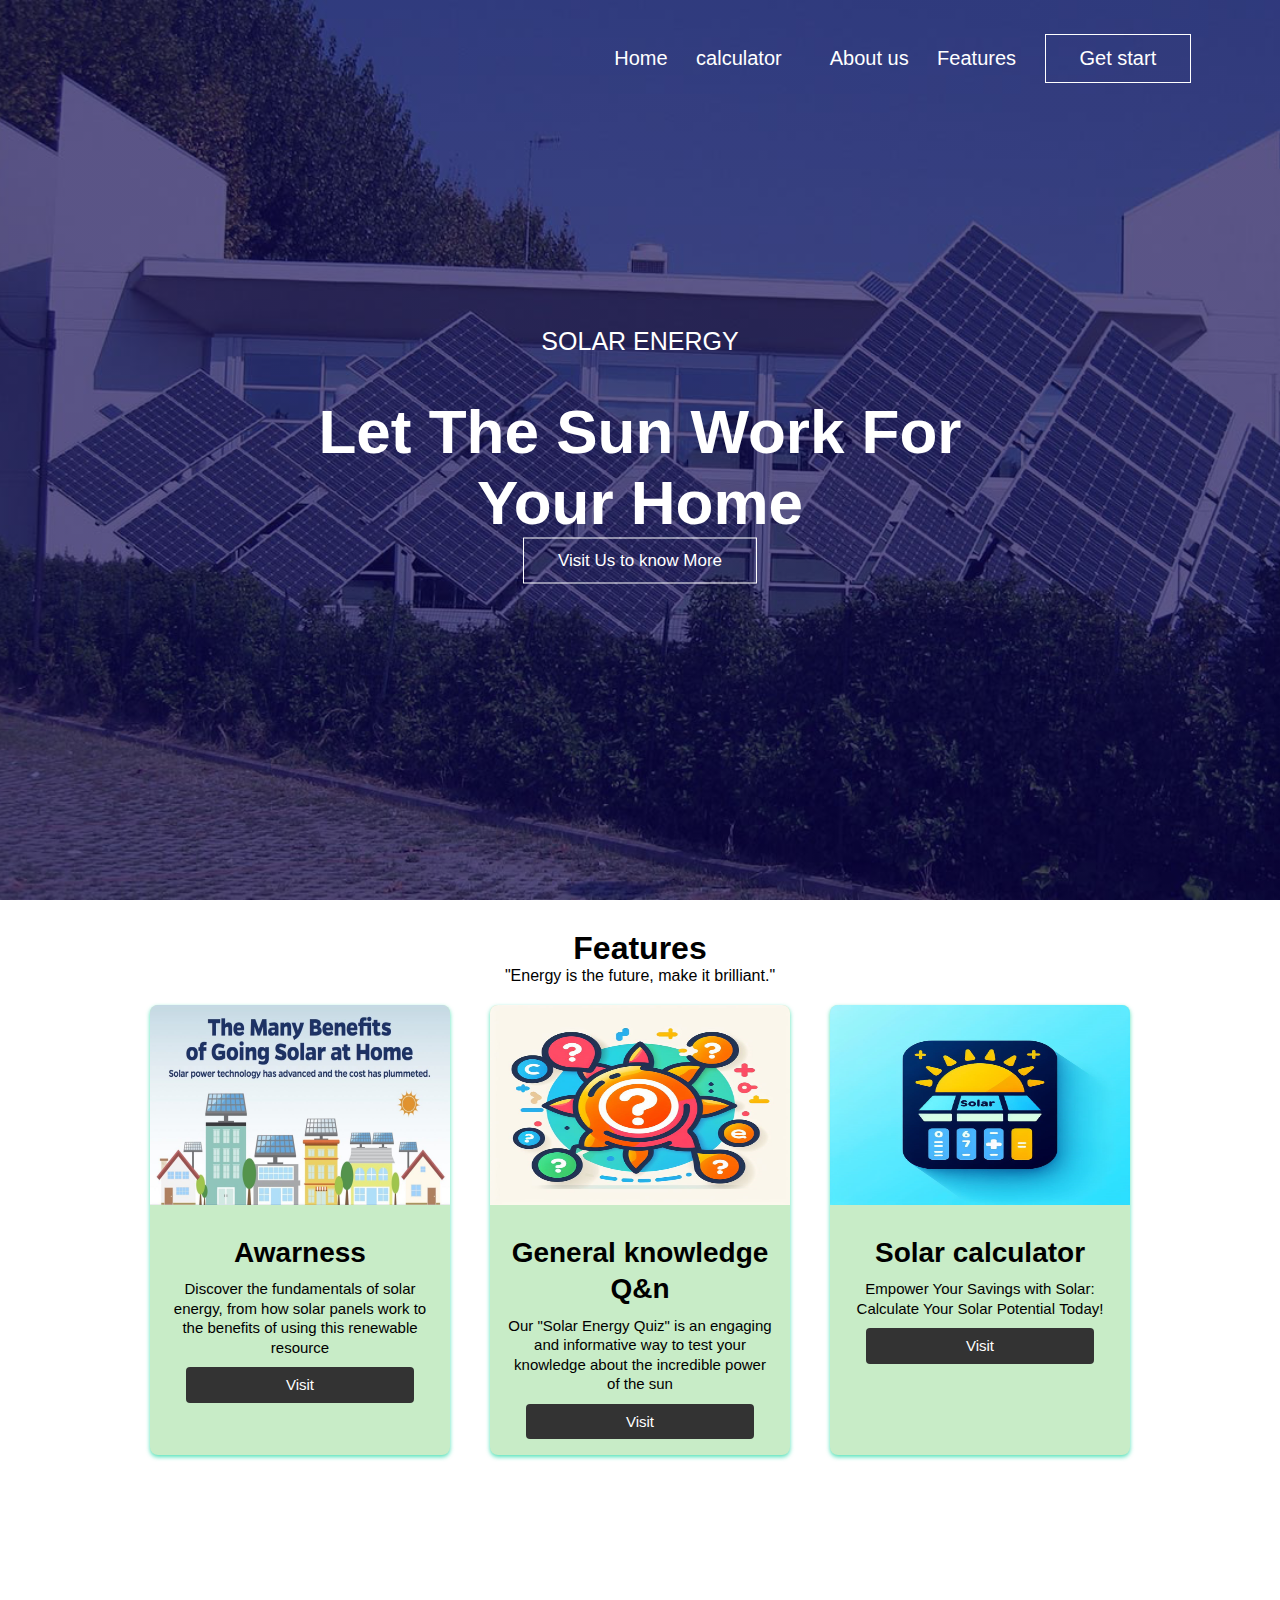
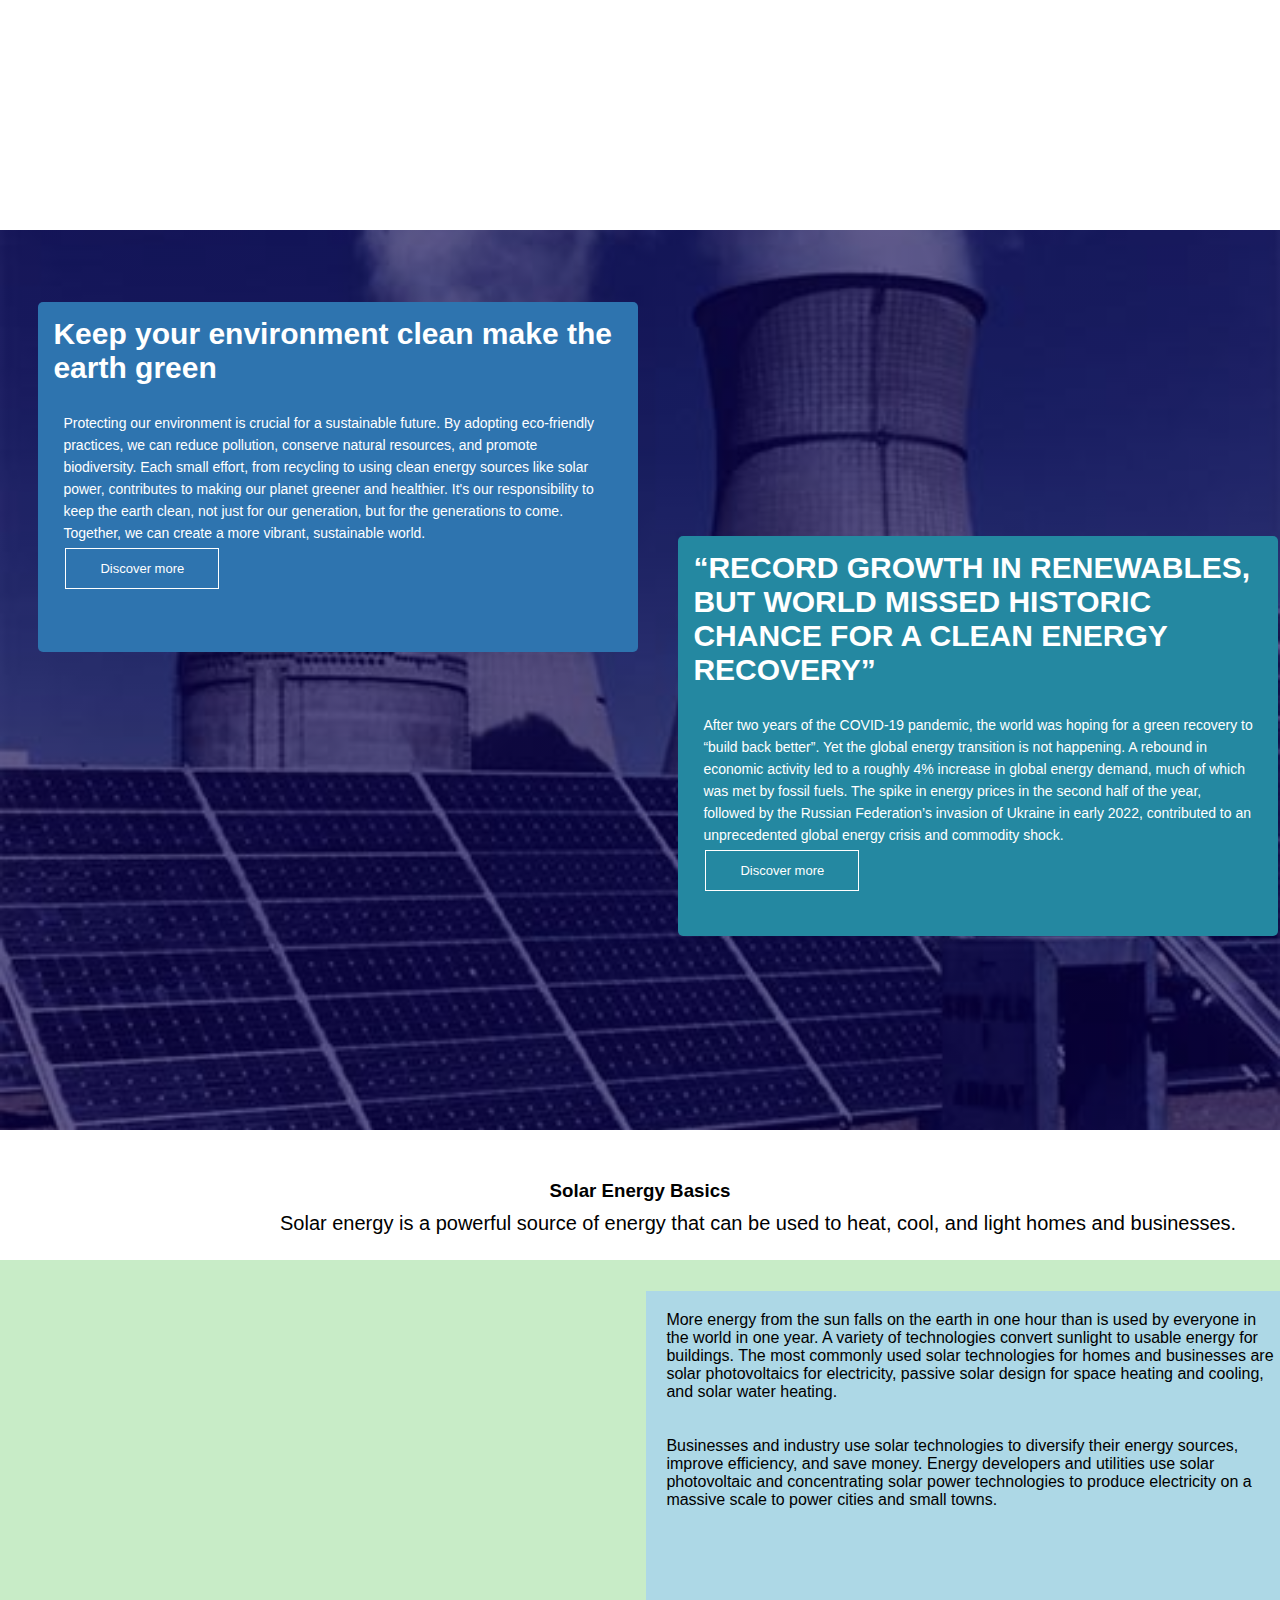
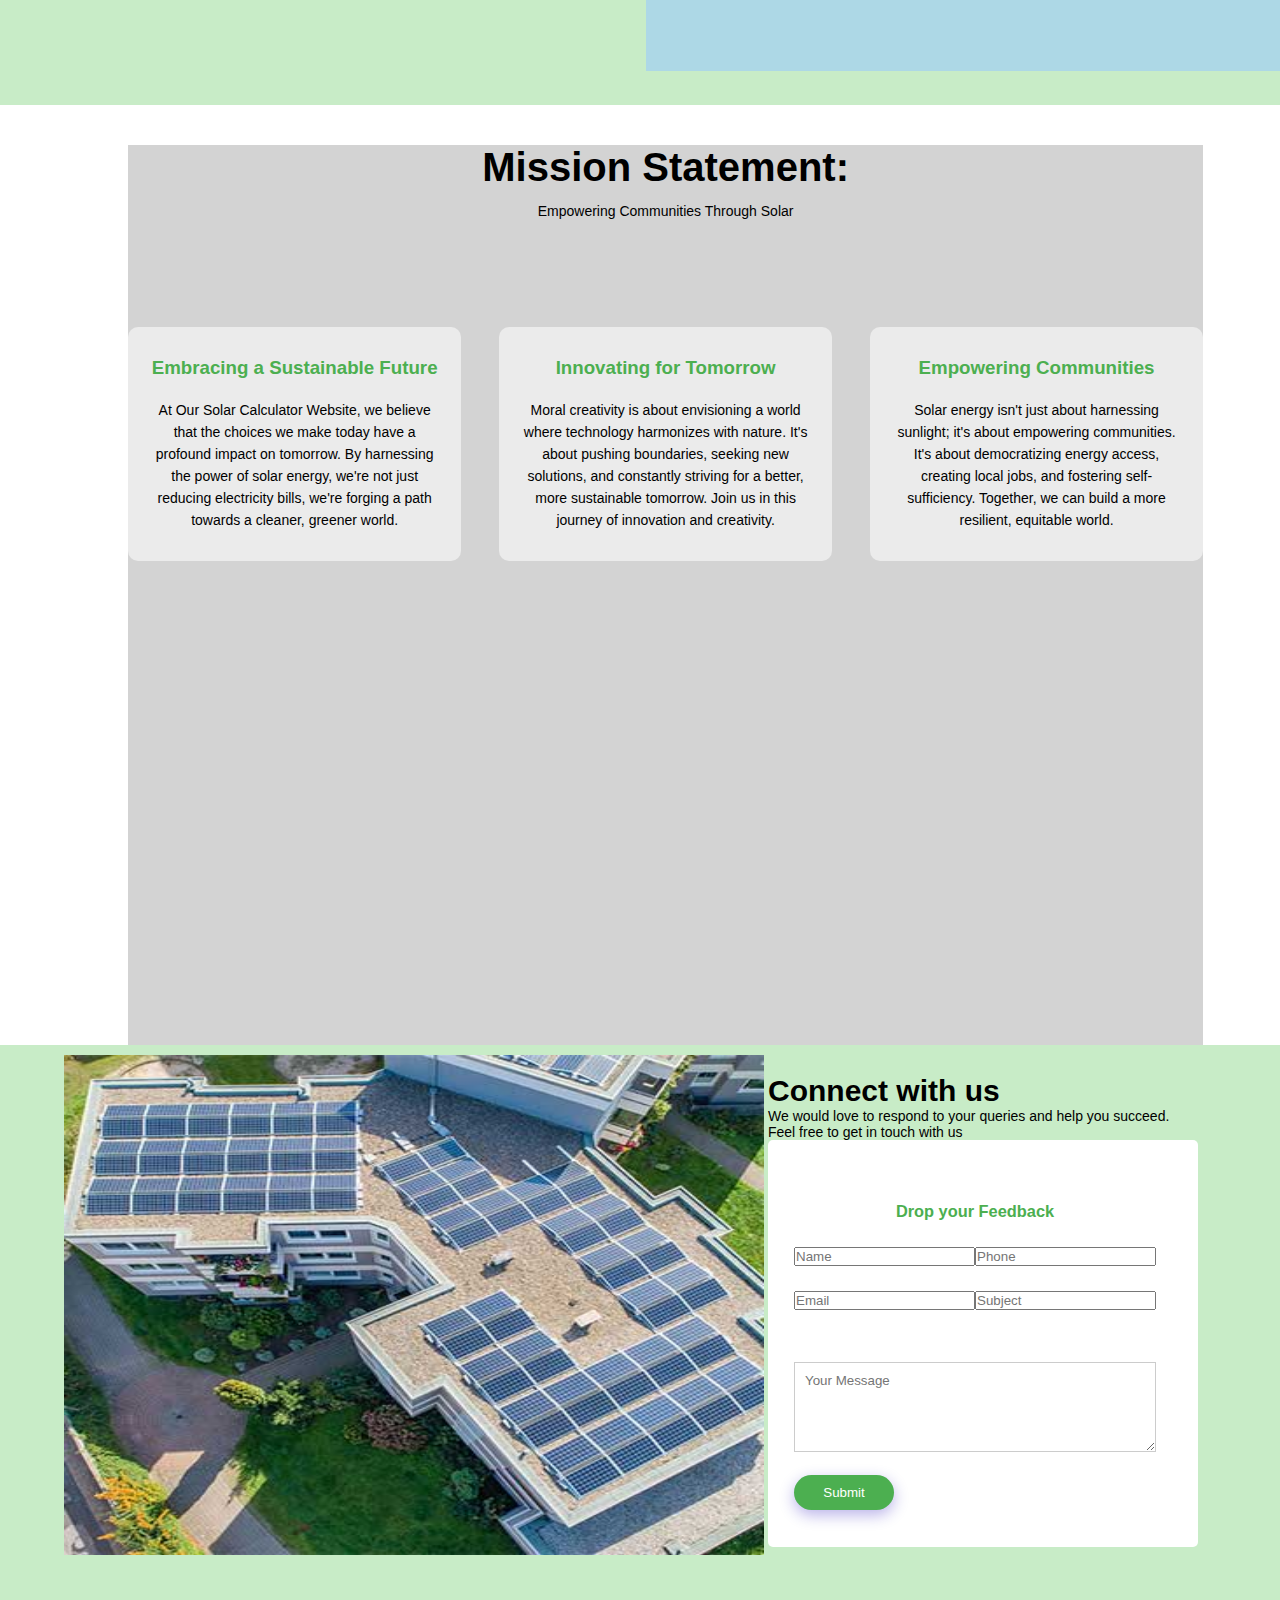
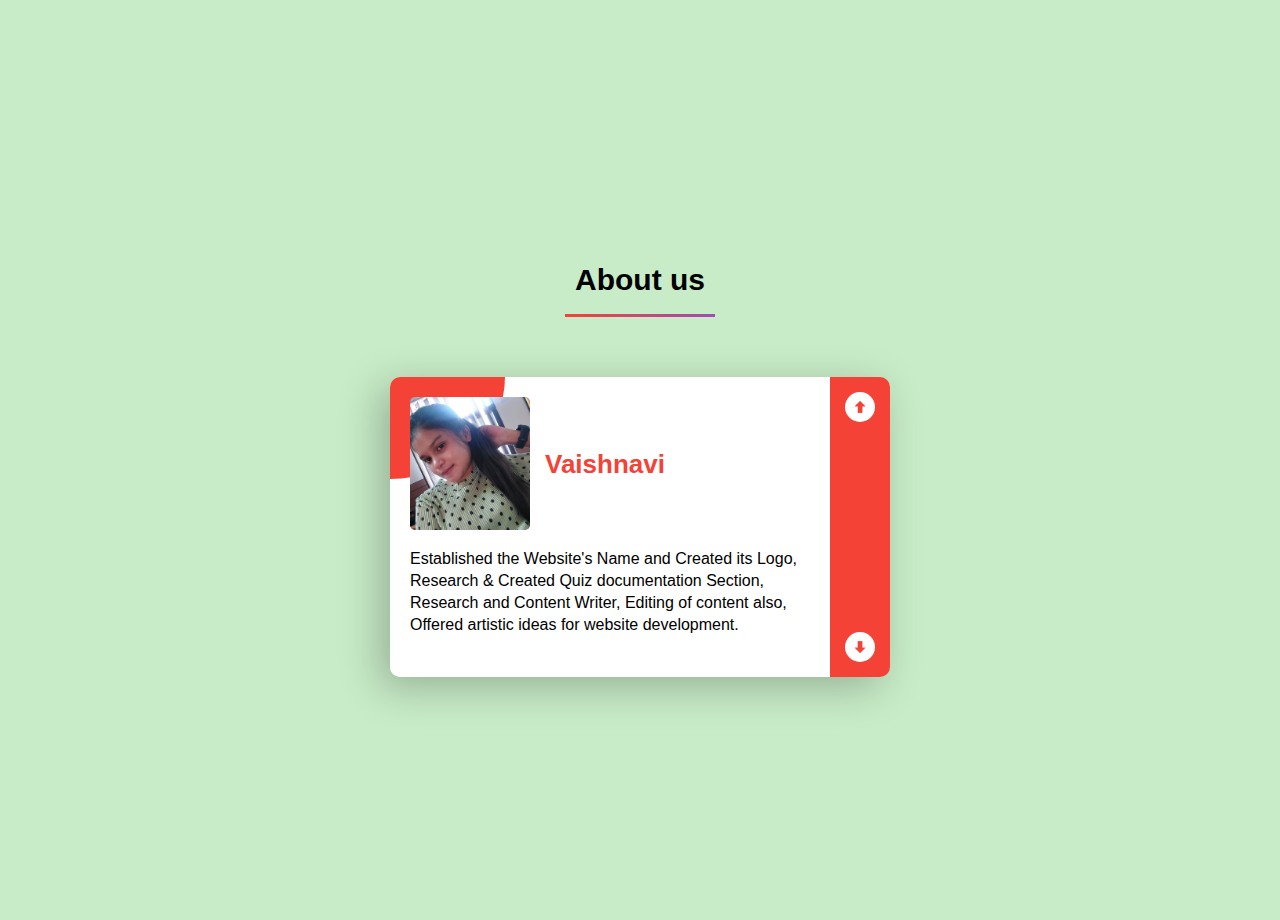
==== index.html @ bf3a8646 "Add files via upload" ====
<!DOCTYPE html>
<html>
    <head>
        <meta name="viewport" content="with=device-width , initial-scale=1.0">
        <title>Solar calculator - CHE 110</title>
        <link href="https://cdn.jsdelivr.net/npm/bootstrap@5.3.2/dist/css/bootstrap.min.css" rel="stylesheet" integrity="sha384-T3c6CoIi6uLrA9TneNEoa7RxnatzjcDSCmG1MXxSR1GAsXEV/Dwwykc2MPK8M2HN" crossorigin="anonymous">
        <link rel="stylesheet" href="style.css">
        <link rel="stylesheet" href="https://fonts.gstatic.com">
        <link rel="stylesheet" href="https://fonts.googleapis.com//css2?
        family=Poppins:wght@100;200;300;400;600;700&display=swap"
        rel="stylesheet">
        <link rel="stylesheet" href="https://fonts.googleapis.com/css2? family=Poppins:wght@400;600;800&display=swap">
        <link rel="stylesheet" href="https://stackpath.bootstrapcdn.com/font-awesome/4.7.0/css/font-awesome.min.css">
    </head>
    <body>
        <section class="container">
            <nav>
                <img src="" alt="">
                
                <div class="nav-links" id="navLinks">
                    <i class="fa fa-times" onclick="hideMenu()"></i>
                    <ul>
                        <li><a href="#features">Home</a></li>
                        <li><a href="solar calculator.html">calculator</a></li><li>
                        <li><a href="#last">About us</a></li>
                        <li><a href="#features">Features</a></li>
                        <li><a href="#features" class="get">Get start</a></li>
                    </ul>
                </div>
                <i class="fa fa-bars" onclick="showMenu()"></i>
            </nav>

            <div id="home" class="text-box">
                
                <p>SOLAR ENERGY
                </p>
                <h1>Let The Sun Work For<br>Your Home</h1>
                <a href="#features" class="hero-btn">Visit Us to know  More</a>
            </div>


        </section>
        
        <!-----course-->
        
        <div id="features" class="container-four">
            <h1>Features</h1>
            <p>"Energy is the future, make it brilliant."<p>
                <div class="card-container">
                    <div class="card">
                        <img src="img/solar-panels-infographic-header-1200x680.jpg" alt="">
                        <div class="card-content">
                            <h3>Awarness</h3>
                            <p>Discover the fundamentals of solar energy, from how solar panels work to the benefits of using this renewable resource</p>
                            <a href="awareness.html" class="btn">Visit</a>
                        </div>
                    </div>
                    <div class="card">
                        <img src="img/solarquiz.jpg" alt="">
                        <div class="card-content">
                            <h3>General knowledge Q&n</h3>
                            <p>Our "Solar Energy Quiz" is an engaging and informative way to test your knowledge about the incredible power of the sun</p>
                            <a href="chequestion.html" class="btn">Visit</a>
                        </div>
                    </div>
                    <div class="card">
                        <img src="img/calculator.jpg" alt="">
                        <div class="card-content">
                            <h3>Solar calculator</h3>
                            <p>Empower Your Savings with Solar: Calculate Your Solar Potential Today!</p>
                            <a href="solar calculator.html" class="btn">Visit</a>
                        </div>
                    </div>
                </div>    
        </div> 

            <div class="container-three">
                <div class="content">
                    <h1>Keep your environment
                    clean make the earth green</h1>
                    <p>Protecting our environment is crucial for a sustainable future. By adopting eco-friendly practices, we can reduce pollution, conserve natural resources, and promote biodiversity. Each small effort, from recycling to using clean energy sources like solar power, contributes to making our planet greener and healthier. It's our responsibility to keep the earth clean, not just for our generation, but for the generations to come. Together, we can create a more vibrant, sustainable world.
                    </p>
                    <a href="https://en.wikipedia.org/wiki/Solar_power_by_country"><button class="discover">Discover more</button></a>    
                </div>
                <div class="content-second">
                    <h1>“RECORD GROWTH IN RENEWABLES,
                        BUT WORLD MISSED HISTORIC CHANCE
                        FOR A CLEAN ENERGY RECOVERY”</h1>
                    <p>After two years of the COVID-19 pandemic, the world was hoping for a green recovery to “build back better”. Yet the global energy transition is not happening. A rebound in economic activity led to a roughly 4% increase in global energy demand, much of which was met by fossil fuels. The spike in energy prices in the second half of the year, followed by the Russian Federation’s invasion of Ukraine in early 2022, contributed to an unprecedented global energy crisis and commodity shock.
                    </p>
                    <a href="https://www.ren21.net/gsr-2022/"><button class="discover">Discover more</button></a>  
                </div>

            </div>

            <div class="youtube">
                <div class="grey">
                    <h3>Solar Energy Basics</h3>
                <p class="para">Solar energy is a powerful source of energy that can be used to heat, cool, and light homes and businesses.</p>
                </div>
                
                <div class="video">
                    <iframe width="600px" height="380px" src="https://www.youtube.com/embed/bPwvS5V5RW4?si=TynbCT2nZcqANWMN" title="YouTube video player" frameborder="0" allow="accelerometer; autoplay; clipboard-write; encrypted-media; gyroscope; picture-in-picture; web-share" allowfullscreen></iframe>
                </div>
                <div class="video-content">
                    <p>
                        More energy from the sun falls on the earth in one hour than is used by everyone in the world in one year. A variety of technologies convert sunlight to usable energy for buildings. The most commonly used solar technologies for homes and businesses are solar photovoltaics for electricity, passive solar design for space heating and cooling, and solar water heating.
                        <br>
                        <br>
                        <br>
Businesses and industry use solar technologies to diversify their energy sources, improve efficiency, and save money. Energy developers and utilities use solar photovoltaic and concentrating solar power technologies to produce electricity on a massive scale to power cities and small towns.
                    </p>
                </div>
            </div>

            <section class="course"> 
                <div class="container-two">
                <h1>Mission Statement:</h1>
                <p>Empowering Communities Through Solar<p>
                
                <div class="row">
                    <div class="course-col">
                        <h3>Embracing a Sustainable Future</h3>
                        <p>At Our Solar Calculator Website, we believe that the choices we make today have a profound impact on tomorrow. By harnessing the power of solar energy, we're not just reducing electricity bills, we're forging a path towards a cleaner, greener world.

                        </p>
                    </div>
                    <div class="course-col">
                        <h3>Innovating for Tomorrow
                        </h3>
                        <p>Moral creativity is about envisioning a world where technology harmonizes with nature. It's about pushing boundaries, seeking new solutions, and constantly striving for a better, more sustainable tomorrow. Join us in this journey of innovation and creativity.
                        </p>
                    </div>
                    <div class="course-col">
                        <h3>Empowering Communities</h3>
                        <p>
                            Solar energy isn't just about harnessing sunlight; it's about empowering communities. It's about democratizing energy access, creating local jobs, and fostering self-sufficiency. Together, we can build a more resilient, equitable world.
                            </p>
                    </div>
                </div>
                </div>
                </section> 
             
            <div class="container-five">
                <img  class="image-five" src="img/gallery-2.jpg" alt="">
                <div class="container-feedback">
                    <h1 class="connect">Connect with us</h1>
                    <p>We would love to respond to your queries and help you succeed.<br>Feel free to get in touch with us</p>
                    <div class="contact-box">
                        <div class="contact-left">
                            <h3>Drop your Feedback</h3>
                            <div class="row">
                                <div class="col-sm-6">
                                  <input type="text" class="form-control" placeholder="Name" aria-label="First name">
                                </div>
                                <div class="col-sm-6">
                                  <input type="text" class="form-control" placeholder="Phone" aria-label="Last name">
                                </div>
                              </div>
                              <div class="row" class="second-row">
                                <div class="col-sm-6">
                                  <input type="text" class="form-control" placeholder="Email" aria-label="First name">
                                </div>
                                <div class="col-sm-6">
                                  <input type="text" class="form-control" placeholder="Subject" aria-label="Last name">
                                </div>
                              </div>
                              <label >Message</label>
                    <textarea rows="5" placeholder="Your Message"></textarea>

                    <button type="submit" class="sub">Submit</button>
                        </div>
                    </div>
                    
                </div>


                
            </div>

            <div  id="last" class="hero">
                <h1>About us</h1>
                <div class="review-box">
                    <div id="slide">
                        <div class="set">
                            <div class="name">
                                <img src="img/vaishanvi_edited.jpg" alt="">
                                <div>
                                    <h3>Vaishnavi</h3>

                                </div>
                            </div>
                            <p class="error">Established the Website's Name and Created its Logo, 
                                Research & Created Quiz documentation Section, Research and Content Writer, Editing of content also, Offered artistic ideas for website development.
                                </p>
                        </div>
                        <div class="set">
                            <div class="name">
                                <img src="img/dhiyan_edited.jpg" alt="">
                                <div>
                                    <h3>Dhiyan Muhammed</h3>
                    
                                </div>
                            </div>
                            <p class="error">Created documentation, Handled compilation, Contributed to website development and strategized our vision, Compiled data from reliable resources. </p>
                        </div>
                        <div class="set">
                            <div class="name">
                                <img src="img/nadhil_edited.jpg" alt="">
                                <div>
                                    <h3>Nadil</h3>
                            
                                </div>
                            </div>
                            <p class="error">Assisted in crafting the website and formulated our vision, oversaw the process of output compilation for the project. This involved coordinating and organizing the compilation process to ensure a smooth and efficient workflow.
                            </p>
                        </div>
                    </div>
                    <div class="narrowbar">
                        <img src="img/up-arrow.png" id="upArrow">
                        <img src="img/down-arrow.png" id="downArrow">

                    </div>
                </div>

            </div>
            


            
                
           
            

                
                

             


            

         <!-----------javascript to toggle menu--------->
         <script>
            var  navLinks = document.getElementById("navLinks");
            function showMenu(){
                navLinks.style.right = "0";
            }
            function hideMenu(){
                navLinks.style.right = "-200px";
            }
            var slide = document.getElementById("slide");
                var upArrow = document.getElementById("upArrow");
                var downArrow = document.getElementById("downArrow");

                let x = 0;

                upArrow.onclick = function(){
                    if(x > "-900"){
                        x = x - 300;
                    slide.style.top = x + "px";

                    }
                    
                }
                downArrow.onclick = function(){
                    if(x < "0"){
                        x = x + 300;
                    slide.style.top = x + "px";

                    }
                    
                }
            



        </script>

    </body>
</html>
---- style.css ----
*{
    margin:0;
    padding:0;
    font-family: 'poppins', sans-serif;
    box-sizing: border-box;
}
.container{
    width: 100%;
    min-height:100vh;
    background-image: linear-gradient(rgba(9,0,77,0.65),rgba(9,0,77,0.65),rgba(9,0,77,0.65)),url(img/folder.png);
    background-size: cover;
    background-position: center;
}
nav{
    display: flex;
    padding: 2% 6%;
    justify-content: space-between;
    align-items: center;
}
nav img{
    width: 150px;

}
.nav-links{
    flex: 1;
    text-align:right;
}
.nav-links ul li{
    list-style: none;
    display: inline-block;
    padding: 8px 12px;
    position: relative;

}
.nav-links ul li a{
    display: block;
    color: #fff;
    text-decoration: none;
    font-size: 20px;
    font-weight: 500;
}

.nav-links ul li::after{
    content: '';
    width: 0;
    height: 2px;
    background: white;
    display: block;
    margin: auto;
    transition: 0.5s;
}
.nav-links ul li:hover::after{
    width: 100%;
}
.get{
    display: inline-block;
    text-decoration: none;
    color: #fff;
    border: 1px solid #fff;
    padding: 12px 34px;
    font-size: 13px;
    background: transparent;
    position: relative;
    cursor: pointer;
}
.get:hover{
    background:#4CAF50 ;
    transition: 1s;

}
.text-box{
    width: 90%;
    color: #fff;
    position: absolute;
    top: 50%;
    left: 50%;
    transform:translate(-50%,-50%);
    text-align: center;
}
.text-box h1{
    font-size: 62px;
    font-weight: bolder;
}
.text-box p{
    margin: 10px 0 40px;
    font-size: 25px;
    font-weight: 500%;
    color:#fff;
}
.hero-btn{
    display: inline-block;
    text-decoration: none;
    color: #fff;
    border: 1px solid #fff;
    padding: 12px 34px;
    font-size: 17px;
    background: transparent;
    position: relative;
    cursor: pointer;
}
.hero-btn:hover{
    border: 1px solid black;
    background: #4CAF50;
    transition: 1s;
}
nav .fa{
    display: none;

}
@media(max-width :700px){
    .text-box h1{
        font-size: 20px;
    }
    .nav-links ul li{
        display: block;
    }
    .nav-links{
        position: absolute;
        background: #f44336;
        height: 100vh;
        width: 200px;
        top: 0;
        right: -200px;
        text-align: left;
        z-index: 2;
        transition: 1s;     

    }
    nav .fa{
        display: block;
        color: #fff;
        margin: 10px;
        font-size: 22px;
        cursor: pointer;
    }
    .nav-links ul{
        padding: 30px;

    }
}
/*----course*/
.container-two{
    width: 105%;
    min-height:100vh;
    background-color: #D3D3D3;
}
.course{
    width: 80%;
    margin: auto;
    text-align: center;
    padding-top:15px;
    
   

}
.content{
animation-name:xy;
animation-duration:2s;


}
@keyframes xy {
    0%   {opacity:10%; left:-200px; }
  25%  {opacity:25%; }
 
  75%  {opacity:75%; left:0px; }
  100% {opacity:100%;  }
    
    
}
.course h1{
    font-size: 40px;
    font-weight: 600;
    margin-top: 25px;
}
.course p{
    color: black;
    font-size: 14px;
    font-weight: 300;
    line-height: 22px;
    padding: 10px;
}
.row{
    margin-top:7%;
    display: flex;
    justify-content: space-between;

}
.course-col{
    flex-basis:31%;
    background: #EBEBEB;
    border-radius:10px;
    margin-bottom:20%;
    padding: 20px 12px;
    box-sizing: border-box;
    transition: 0.5s;
    
}
.course-col h3{
    color: #4CAF50;
}
h3{
    text-align: center;
    font-weight: 600;
    margin: 10px 0;
}

.course-col:hover{
    box-shadow: 0 0 20px 0px rgba(49, 219, 128, 0.953);

}
@media(max-width:700px){
    .row{
        flex-direction: column;
    }
}
.container-three{
    width: 100%;
    min-height:100vh;
    background-image: linear-gradient(rgba(9,0,77,0.65),rgba(9,0,77,0.65),rgba(9,0,77,0.65)),url(img/solar.jpg);
    background-size: cover;
    background-position: center;
    position: relative;

}

.content{
    width: 600px;
    height: 350px;
    position: absolute;
    top: 8%;
    margin-left: 3%;
    background:#2E74AF;
    padding: 15px;
    border-radius: 5px;
    overflow-y: hidden;
}
.content h1{
        font-size: 30px;
        font-weight: 600;
        color: white;
}
.content p{
    color: white;
    font-size: 14px;
    font-weight: 300;
    line-height: 22px;
    padding: 10px;
    margin-top: 3%;
}
.content-second{
    width: 600px;
    height: 400px;
    position: absolute;
    top: 34%;
    margin-left: 53%;
    background:rgb(36, 136, 161);
    padding: 15px;
    border-radius: 5px;
    overflow-y: hidden;
    animation-name:zy;
    animation-duration:2s;
 animation-delay:8s;
animation-direction:normal;
}
@keyframes zy {
    0%   {opacity:10%; right:-200px; }
  25%  {opacity:25%; }
 
  75%  {opacity:75%; right:0px; }
  100% {opacity:100%;  }
    
    
}

.content-second h1{
    font-size: 30px;
    font-weight: 600;
    color: white;
}
.content-second p{
    color: white;
    font-size: 14px;
    font-weight: 300;
    line-height: 22px;
    padding: 10px;
    margin-top: 3%;
}
.discover{
    display: inline-block;
    text-decoration: none;
    color: #fff;
    border: 1px solid #fff;
    padding: 12px 34px;
    font-size: 13px;
    background: transparent;
    position: absolute;
    cursor: pointer;
    margin-left:2%;
    margin-top: -1%;
}
.discover:hover{ 
    border: 1px solid #fff;
    background: #4CAF50;
    transition: 1s;
}
.container-four{
    width: 100%;
    height:100vh;
    margin: auto;
    text-align: center;
    margin-top: 30px;
    box-sizing: border-box;
    font-family: sans-serif;
    position: relative;
    overflow-y: hidden;

}
.card-container{
    display: flex;
    justify-content: center;
    flex-wrap:wrap ;
    margin-bottom: 5%;
}
.card{
    width: 300px;
    height: auto;
    background-color: #c8ecc7;
    border-radius: 8px;
    overflow: hidden;
    box-shadow: 0px 2px 4px rgba(8, 213, 155, 0.71);
    margin: 20px;  
}
.card img{
    width: 100%;
    height: 200px;
}
.card-content{
    padding: 16px;
}
.card-content h3{
    font-size:28px;
    margin-bottom:8px;
}
.card-content{
    color:black;
    font-size:15px;
    line-height: 1.3;

}
.card-content .btn{
    display: inline-block;
    padding: 8px 100px;
    background-color: #333;
    text-decoration: none;
    border-radius: 4px;
    margin-top: 10px;
    color: #fff;
}
.card:hover{
    box-shadow: 0 0 30px 0px rgba(66, 187, 25, 0.951);
}
.btn:hover{
    background:#2E74AF;
    color: #fff;
}
.container-five{
    width: 100%;
    height: 575px;
    background:#c8ecc7;
    font-size:14px;
    position: relative;
    overflow-y: hidden;
}
.container-feedback{
    width: 50%;
    margin-left: 60%;
    position: absolute;
    top: 5%;
}
.image-five{
    position: absolute;
    width: 700px;
    height: 500px;
    margin-top: 10px;
    margin-left: 5%;
}

.contact-box{
    background: #fff;
    display: flex;
    width: 430px;
    height: 407px;
    overflow: hidden;
    position: relative;
    border-radius: 5px;
}
.contact-box:hover{
    box-shadow: 0 0 30px 0px rgba(66, 187, 25, 0.951);
}
.contact-left{
    flex-basis: 90%;
    padding:0px 26px;
    position: absolute;
    bottom: 9%;
}
.container-left h1{
    
    margin-bottom: 5px;
}
.connect{
    font-size: 30px;
    font-weight: bolder;
}
.container p{
    margin-bottom: 40px;
}
.input-row{
    display: flex;
    flex-direction:column;
}
.input-row .input-group{
    flex-basis: 45%;

}
.input-row  input{
    width: 100%;
    border: none;
    border-bottom: 1px solid #ccc;
    outline:none;

    
}
textarea{
    width: 100%;
    max-height: 90px;
    border: 1px solid #ccc;
    outline: none;
    padding: 10px;
    margin-top: 10px;
    box-sizing: border-box;
}
label{
    margin-top: 20px;
    margin-bottom: 6px;
    display: block;
    color: #0000;
}
.second-row{
    margin-bottom: 10%;
}
.sub{
    background: #4CAF50;
    width: 100px;
    border: none;
    outline: none;
    color: #fff;
    height: 35px;
    border-radius: 30px;
    margin-top: 20px;
    box-shadow:0px 5px 15px 0px rgba(28,0,181,0.3);
}
.contact-left h3{
    color: #4CAF50;
    font-weight: 600;
    margin-bottom: 25px;

}
.hero{
    width: 100%;
    height: 100vh;
    background: #c8ecc7;
    display: flex;
    flex-direction: column;
    align-items: center;
    justify-content: center;
    position: relative;

}
.hero h1{
    font-size: 30px;
    position: relative;
    margin-bottom: 80px;
}
.hero h1::after{
    content: '';
    width: 150px;
    height: 3px;
    background: linear-gradient(to right,#f44336,#9f4db5);
    position: absolute;
    bottom: -20px;
    left: 50%;
    transform: translateX(-50%);
}
.review-box{
    width: 90%;
    max-width: 500px;
    height: 300px;
    border-radius: 10px;
    box-shadow: -10px 10px 40px rgba(0,0,0,0.25);
    position: relative ;
    overflow: hidden;
}
.review-box:hover{
    box-shadow: 0 0 30px 0px rgba(66, 187, 25, 0.951);
}
.set{
    height: 300px;
    padding: 20px;

    color: black;
    line-height: 22px;
    box-sizing: border-box;
    background: #fff;
    position: relative;
    z-index: 1;
}
.name{
    display: flex;
    align-items: center;
    margin-bottom: 40px;
}
.name img{
    width: 120px;
    border-radius: 5px;
    margin-right: 15px;
}
.name h3{
    font-size: 26px;
    color: #f44336;
    margin-bottom: 8px;
}
#slide{
    width: 100%;
    padding-right: 60px;
    box-sizing: border-box;
    position: absolute;
    top: 0;
    left: 0;
    transition: 0.5s;
    overflow: hidden;

}
.narrowbar{
    width: 60px;
    height: 100%;
    padding: 15px 0;
    box-sizing: border-box;
    background: #f44336;
    position: absolute;
    right: 0;
    top: 0;
    display: flex;
    flex-direction: column;
    justify-content: space-between;
    align-items: center;
}
.narrowbar img{
    width: 30px;
    padding: 5px;
    background: #fff;
    border-radius: 50%;
    cursor: pointer;

}
.set::before{
    content: '';
    width: 115px;
    height: 102px;
    border-bottom-right-radius: 100%;
    background: #f44336;
    position: absolute;
    top: 0;
    left: 0;
    z-index: -1;

}
.error::selection{
    background: #f44336;
    color: #fff;
}
.error{
    position: absolute;
    margin-top: -5%;
}
.youtube{
    width: 100%;
    height: 575px;
    background-color: #c8ecc7 ;
    position: relative;
}
.youtube h1{
    position: absolute;


}
.grey{
    width: 100%;
    height: 130px;
    background: white;
    padding: 40px;
    color: black;
    position: absolute;
}
.para{
    margin-left: 20%;
    font-weight: 500;
    font-size: 20px;
}
.video{
    position: absolute;
    top: 28%;
    margin-left: 5%;
    width: 150px;
}
.video-content{
    width: 650px;
    height: 380px;
    background-color: #ADD8E6;
    position: absolute;
    margin-left: 50.5%;
    padding: 20px;
    top: 28%;
    font-weight: 500;
    font-size: bold;
    font-family: 'poppins', sans-serif;

}
.last-container{
    height: 100vh;
    width: 100%;
    background-color: red;
}







/*.facilities{
    width: 80%;
    margin-top: 45%;
    text-align: center;
    padding-top: 100px;
}
.facilities-col{
    flex-basis:31%;
    border-radius:10px;
    margin-bottom: 5%;
    text-align: left;
}
.facilities-col img{
    width: 100%;
    border-radius: 10px;

}
.facilities-col p{
    padding: 0;
}
.facilities-col h3{
    margin-top: 16px;
    margin-bottom: 15px;
    text-align: left;
}
.row{
    margin-left: 35%;
}
.testimonials{
    width: 80%;
    margin: auto;
    padding-top: 100px;
    text-align: center;
}
.testimonial-col{
    flex-basis: 10px;
    border-radius: 10px;
    margin-bottom: 5%;
    text-align: left;
    background: #fff3f3;
    padding: 25px;
    cursor: pointer;
    display: flex;
}
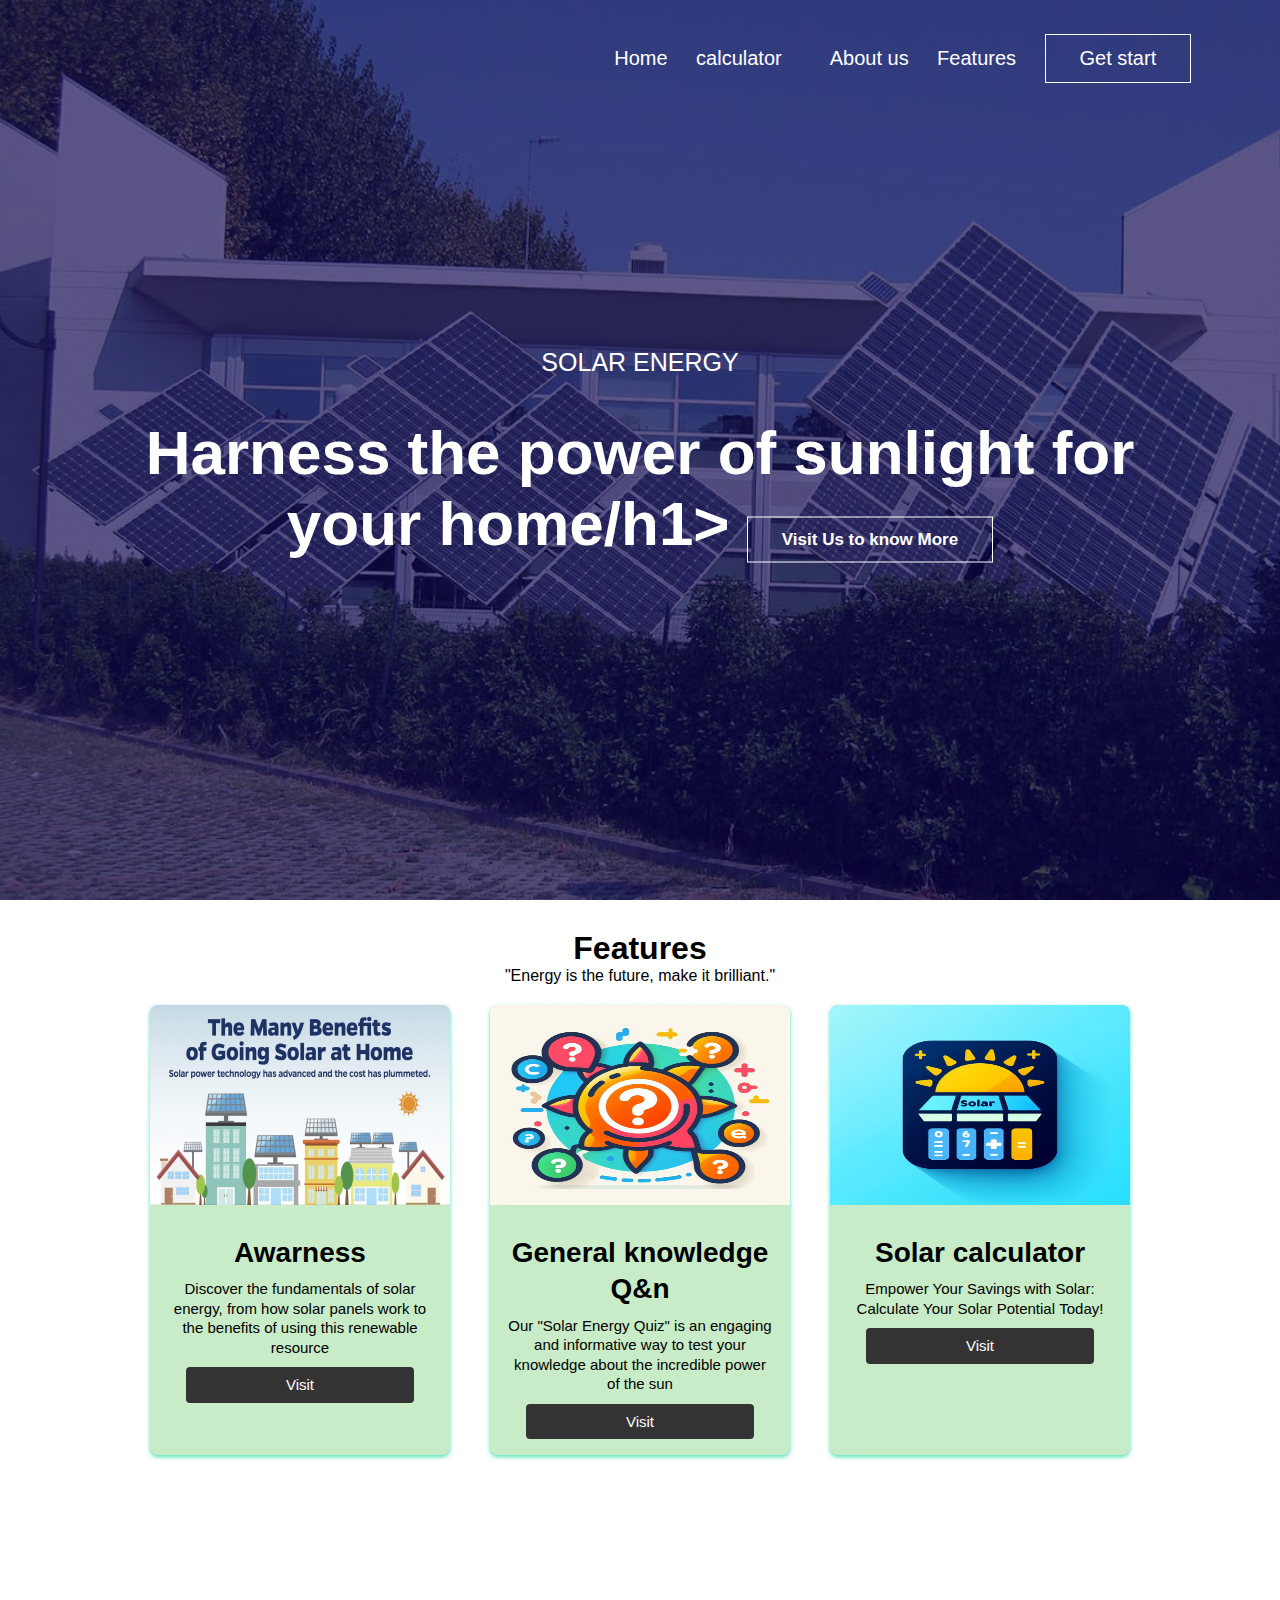
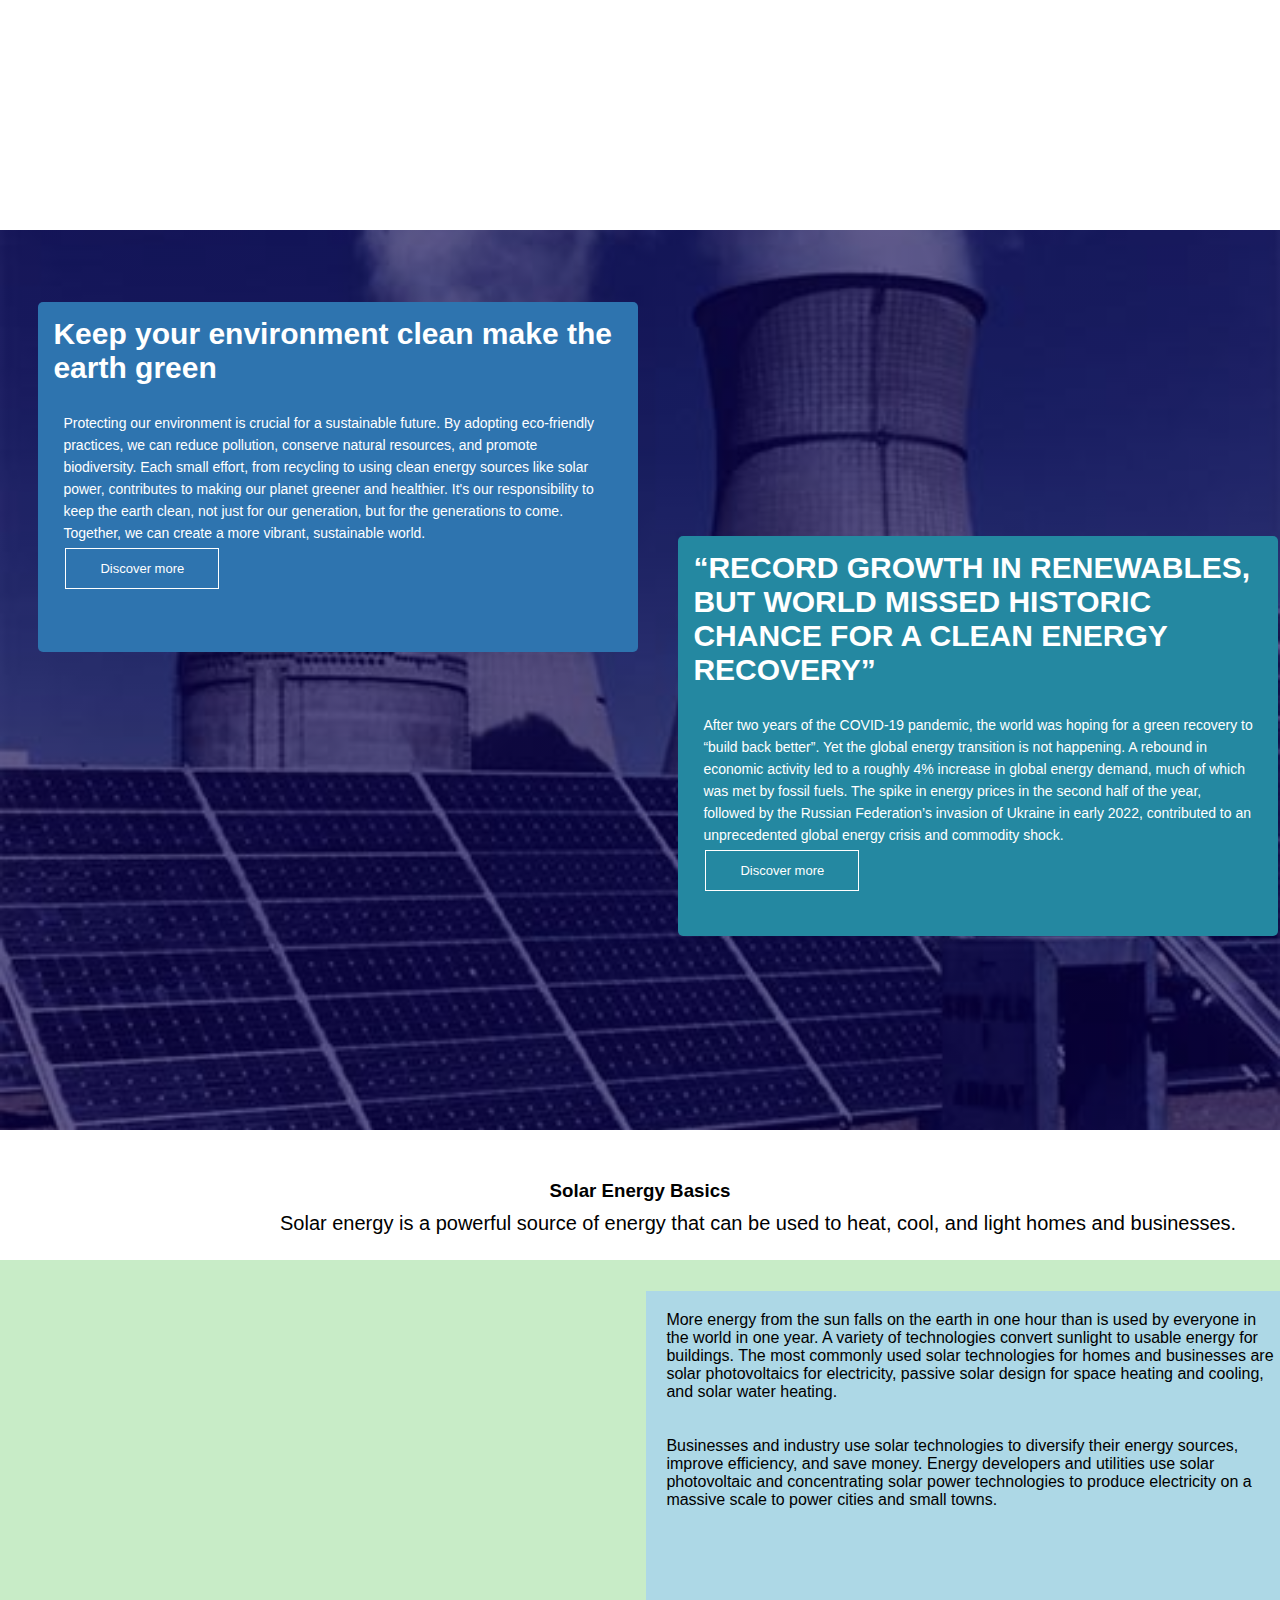
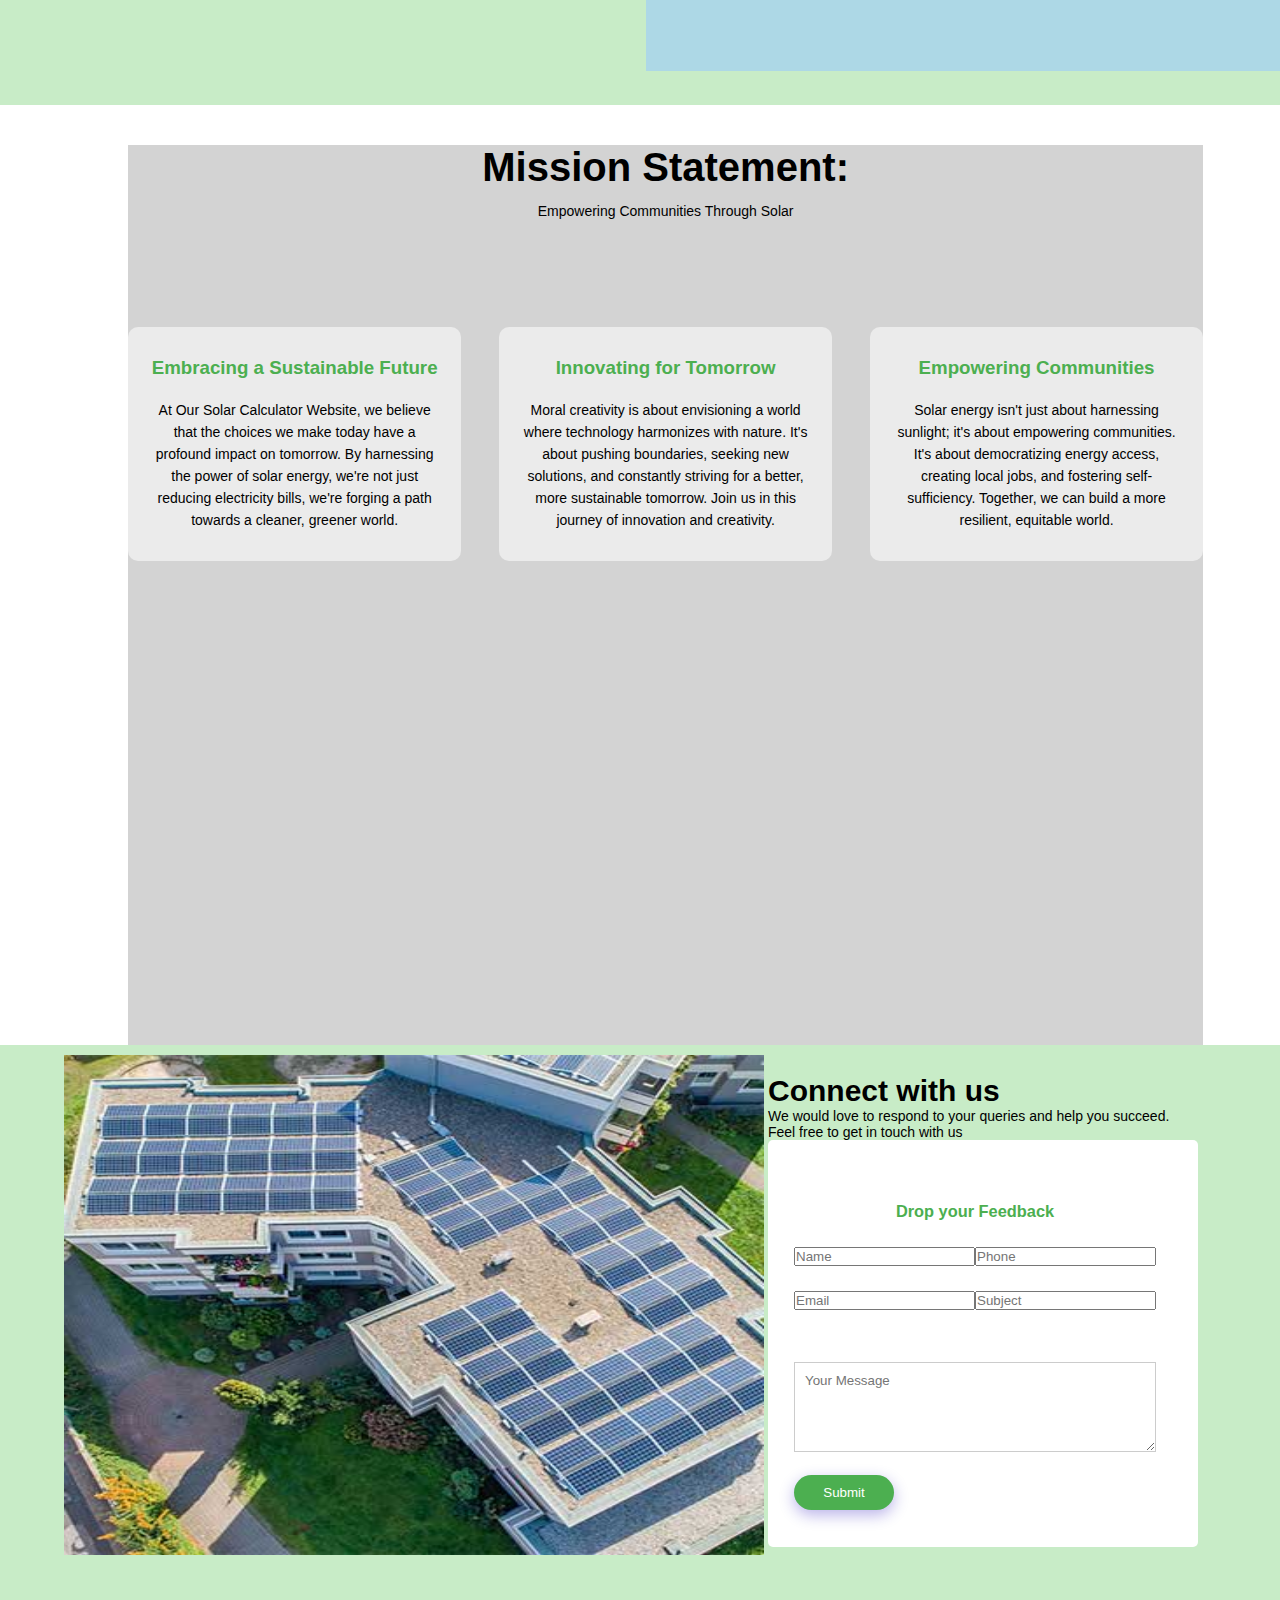
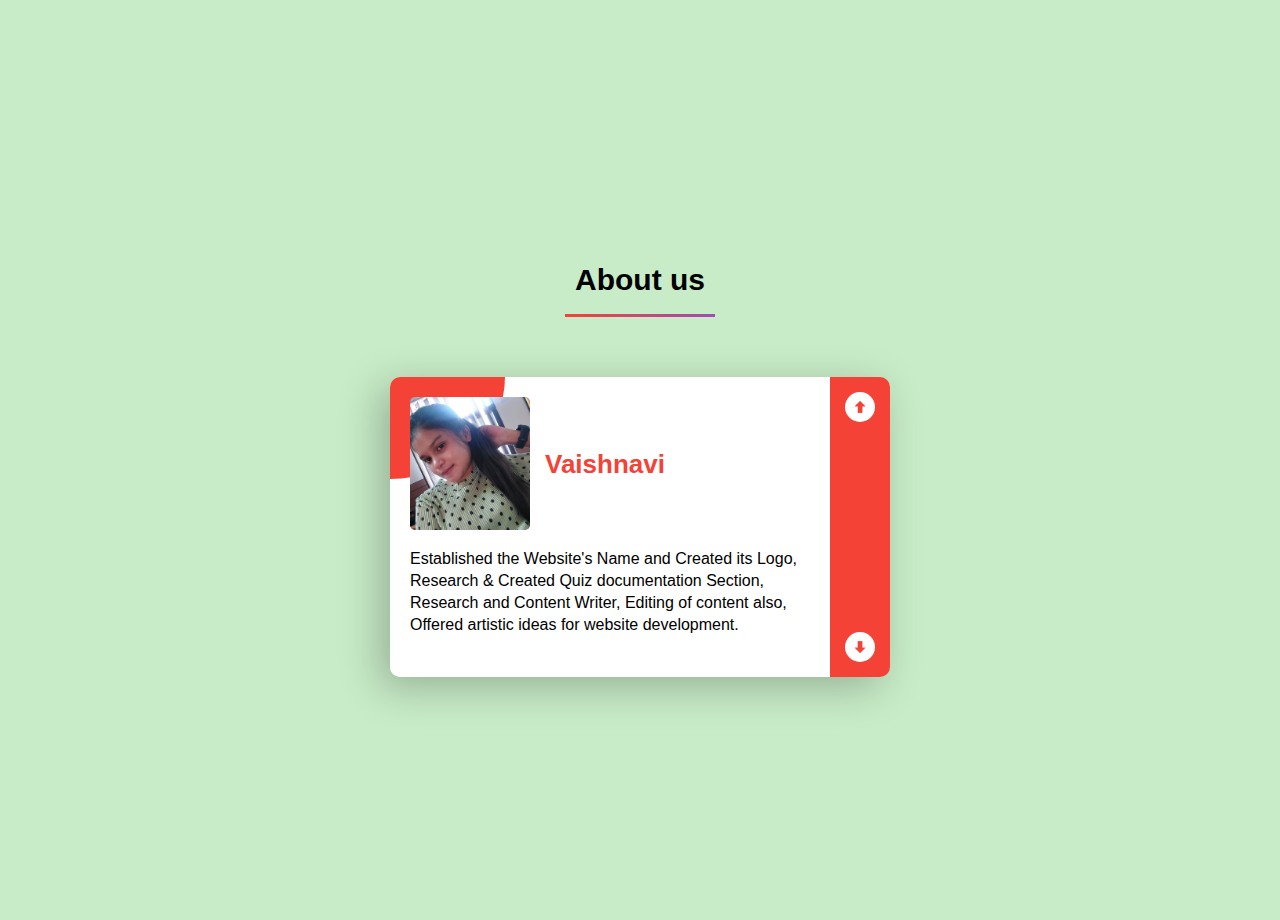
==== commit 525cadd3: "Update index.html" ====
--- a/index.html
+++ b/index.html
@@ -34,7 +34,7 @@
                 
                 <p>SOLAR ENERGY
                 </p>
-                <h1>Let The Sun Work For<br>Your Home</h1>
+                <h1>Harness the power of sunlight for <br>your home/h1>
                 <a href="#features" class="hero-btn">Visit Us to know  More</a>
             </div>
 
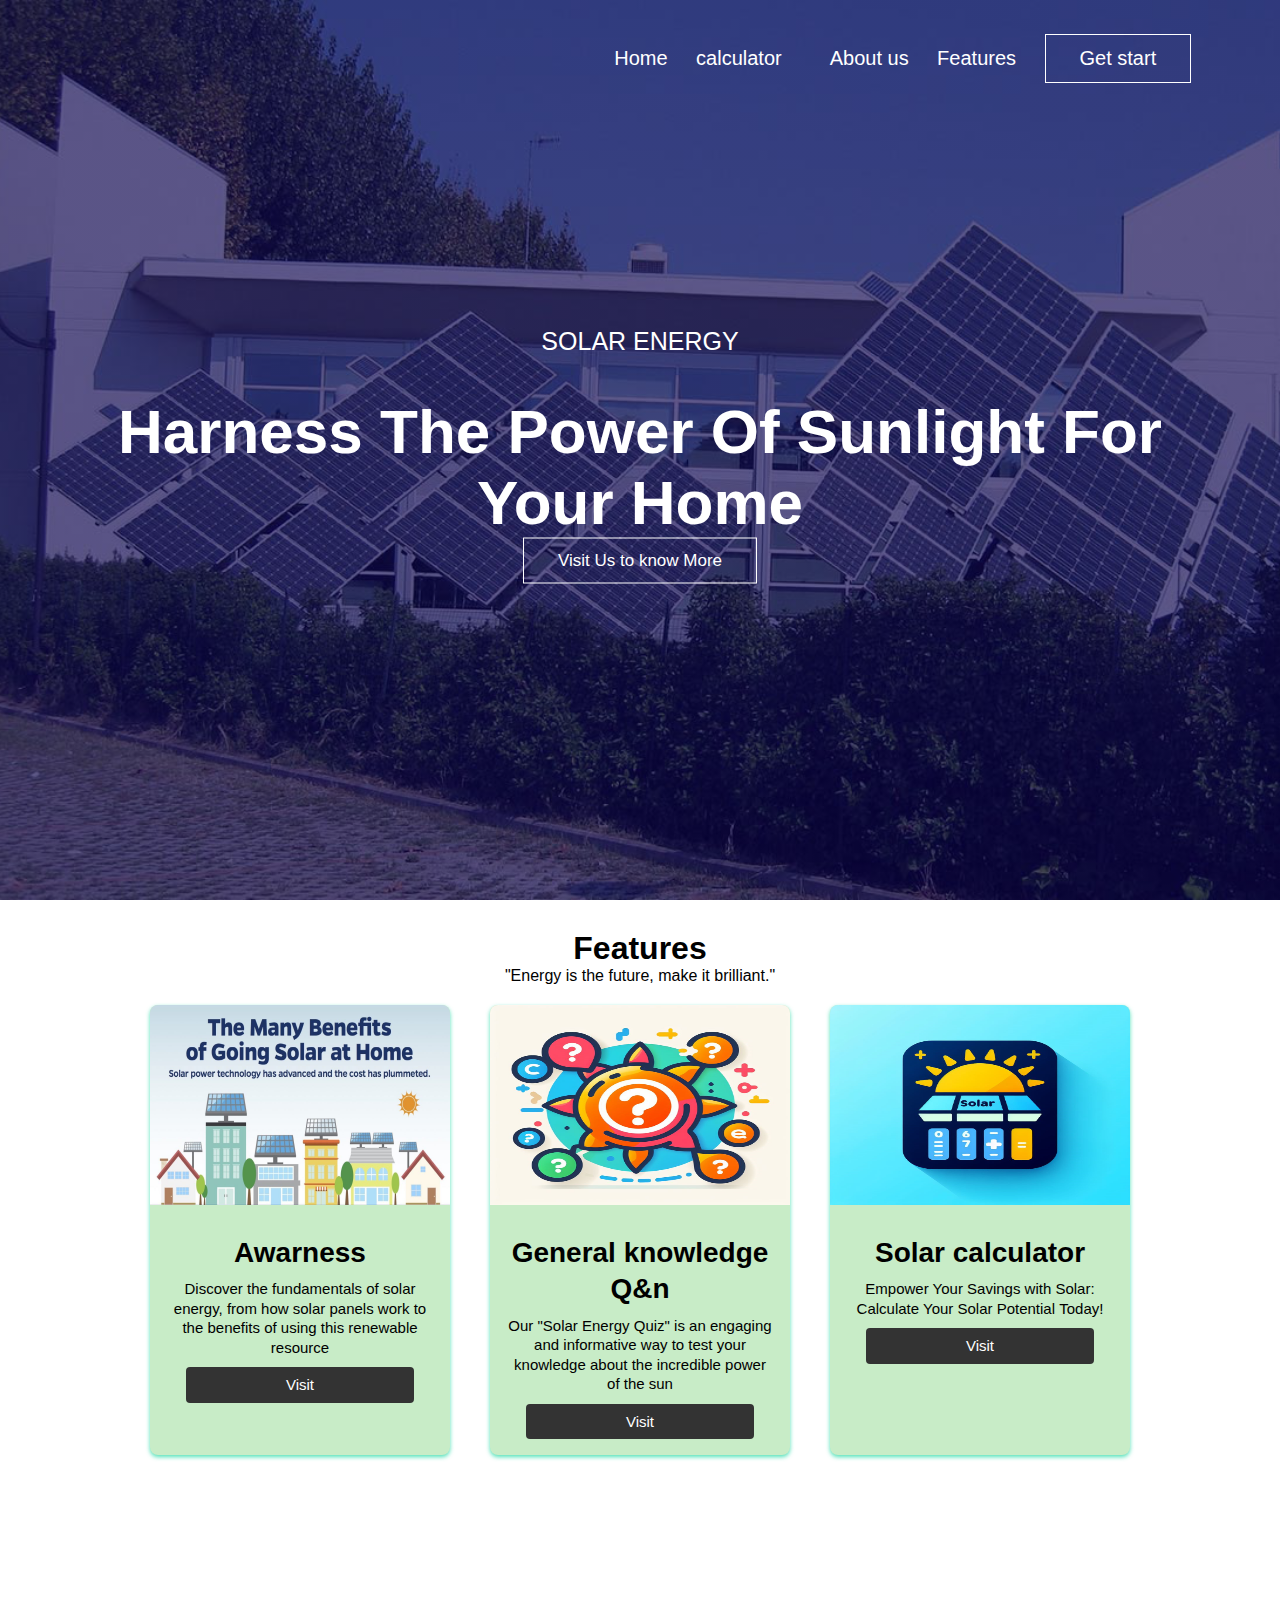
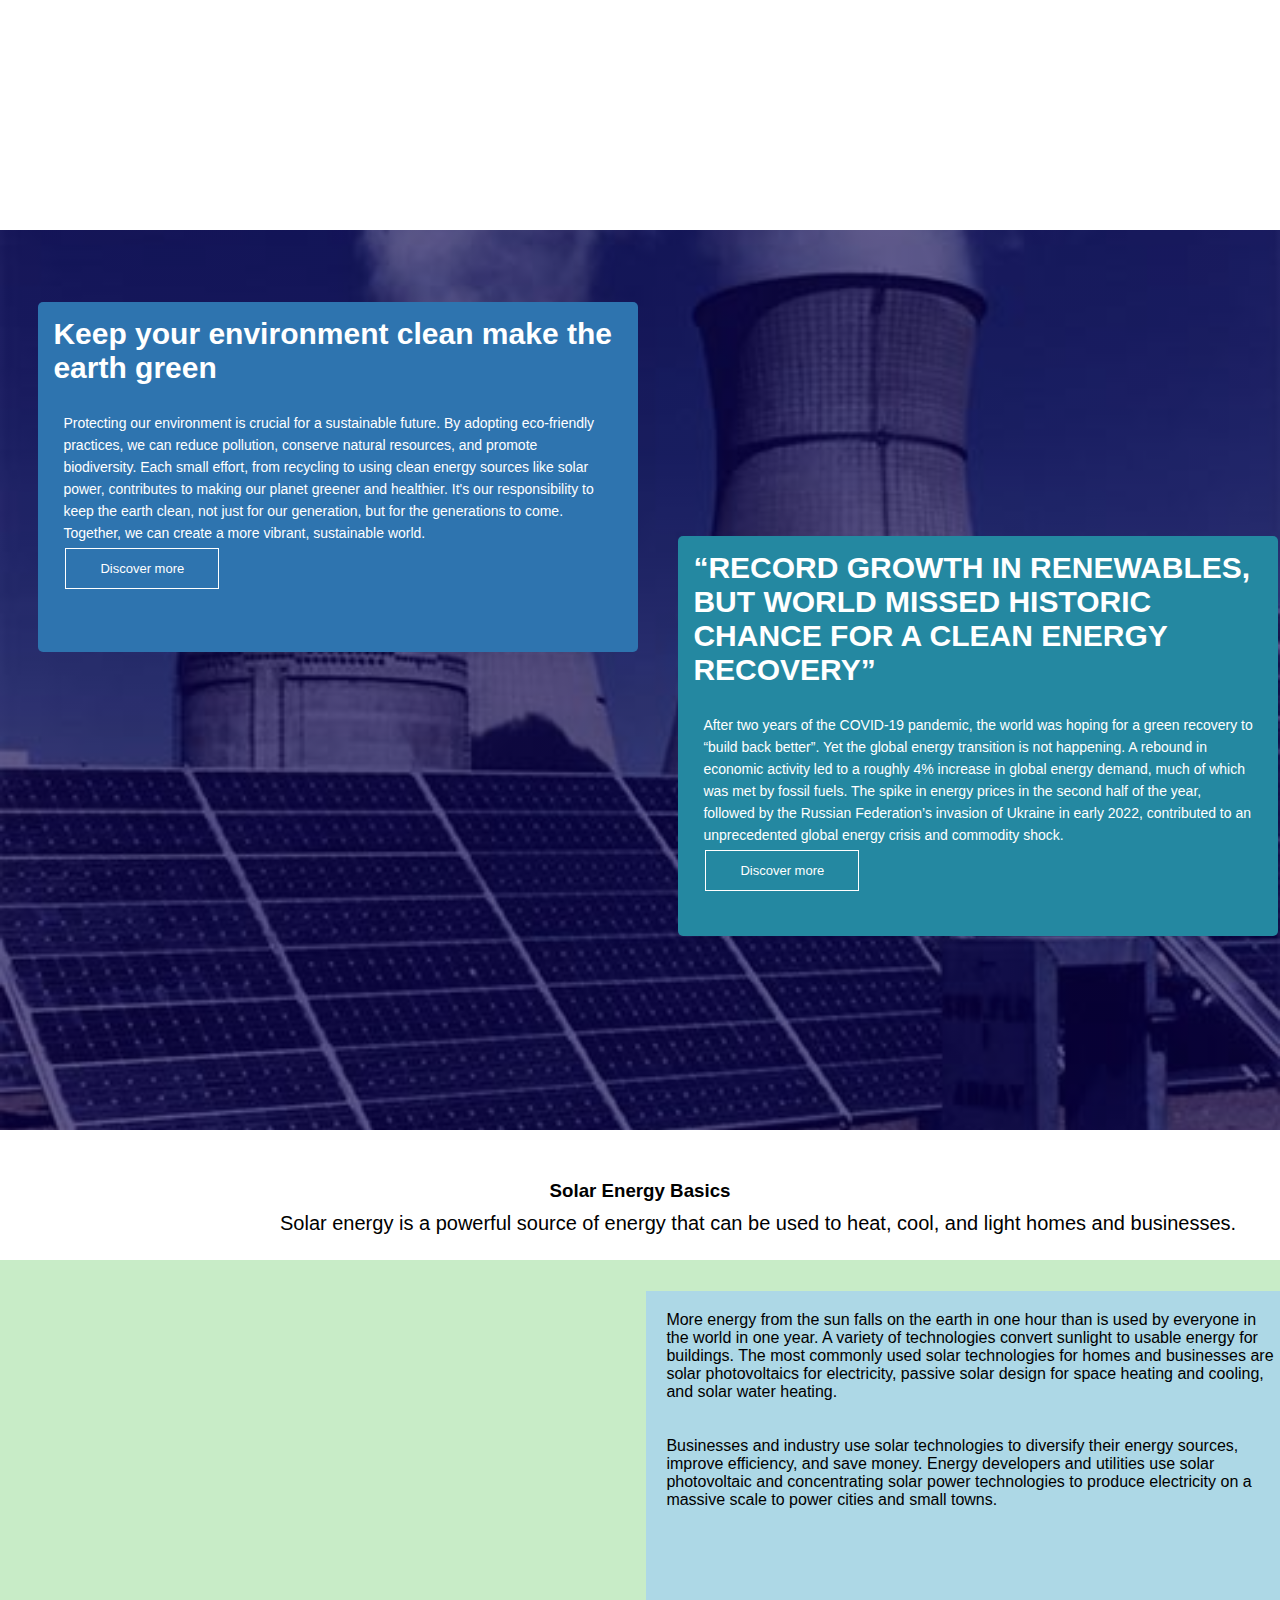
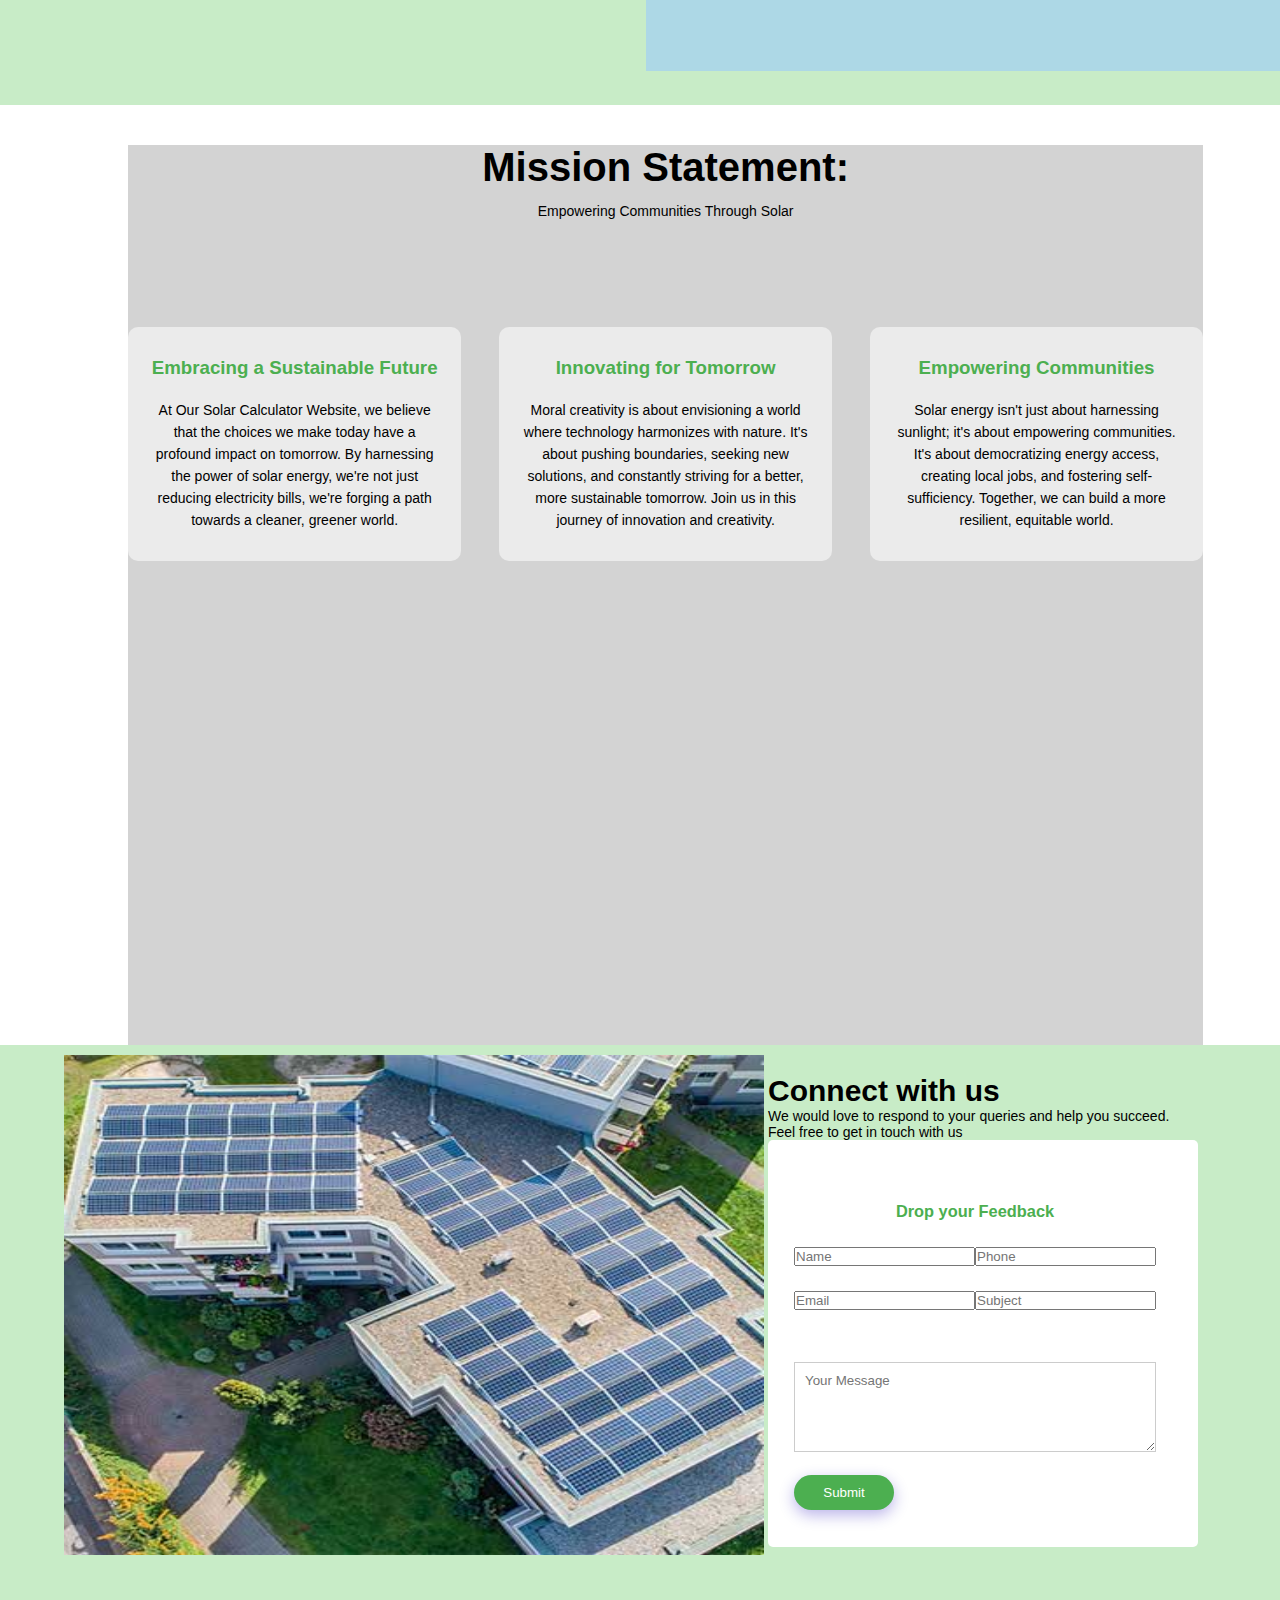
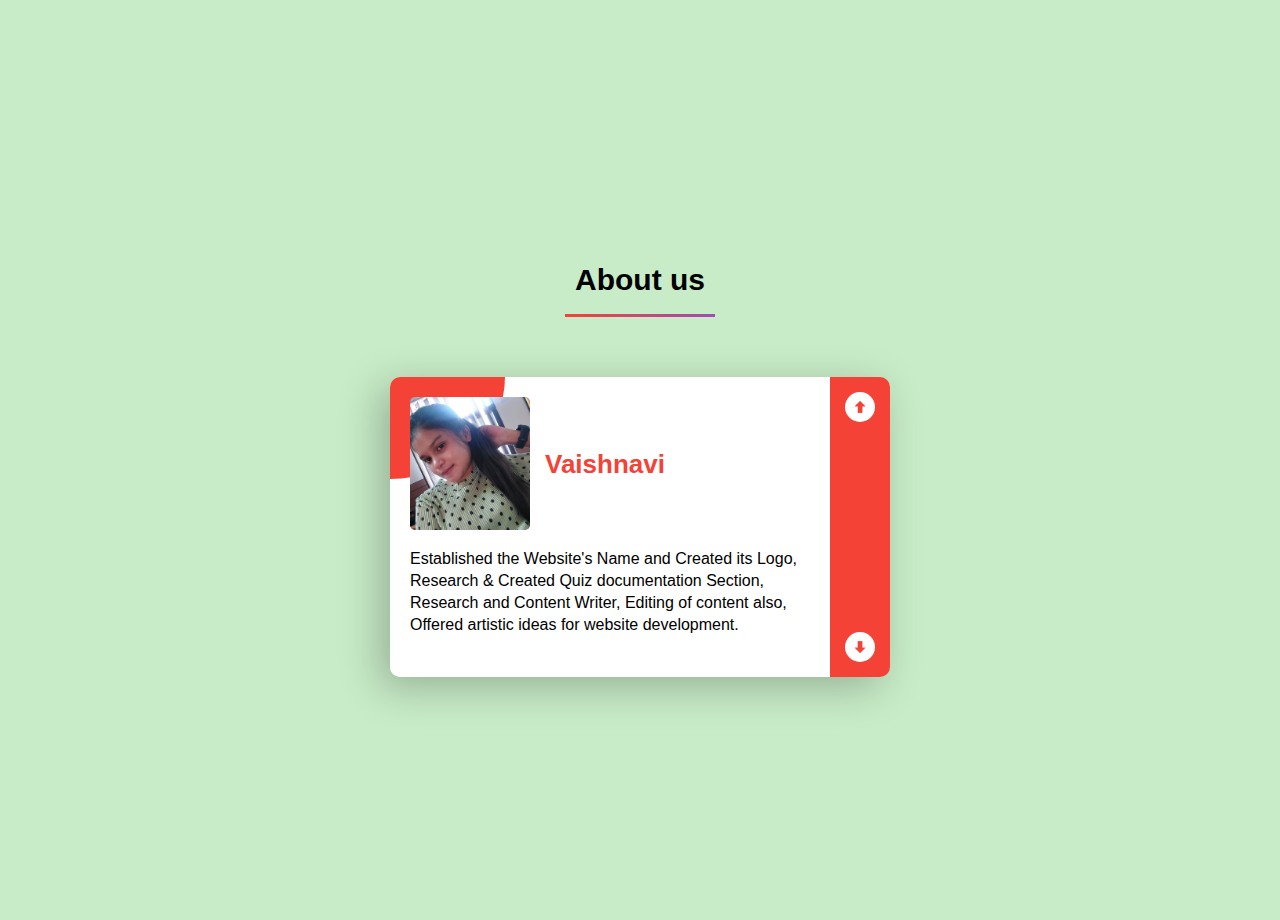
==== commit a1670d7c: "Update index.html" ====
--- a/index.html
+++ b/index.html
@@ -34,7 +34,7 @@
                 
                 <p>SOLAR ENERGY
                 </p>
-                <h1>Harness the power of sunlight for <br>your home/h1>
+                <h1>Harness The Power Of Sunlight For <br>Your Home</h1>
                 <a href="#features" class="hero-btn">Visit Us to know  More</a>
             </div>
 
